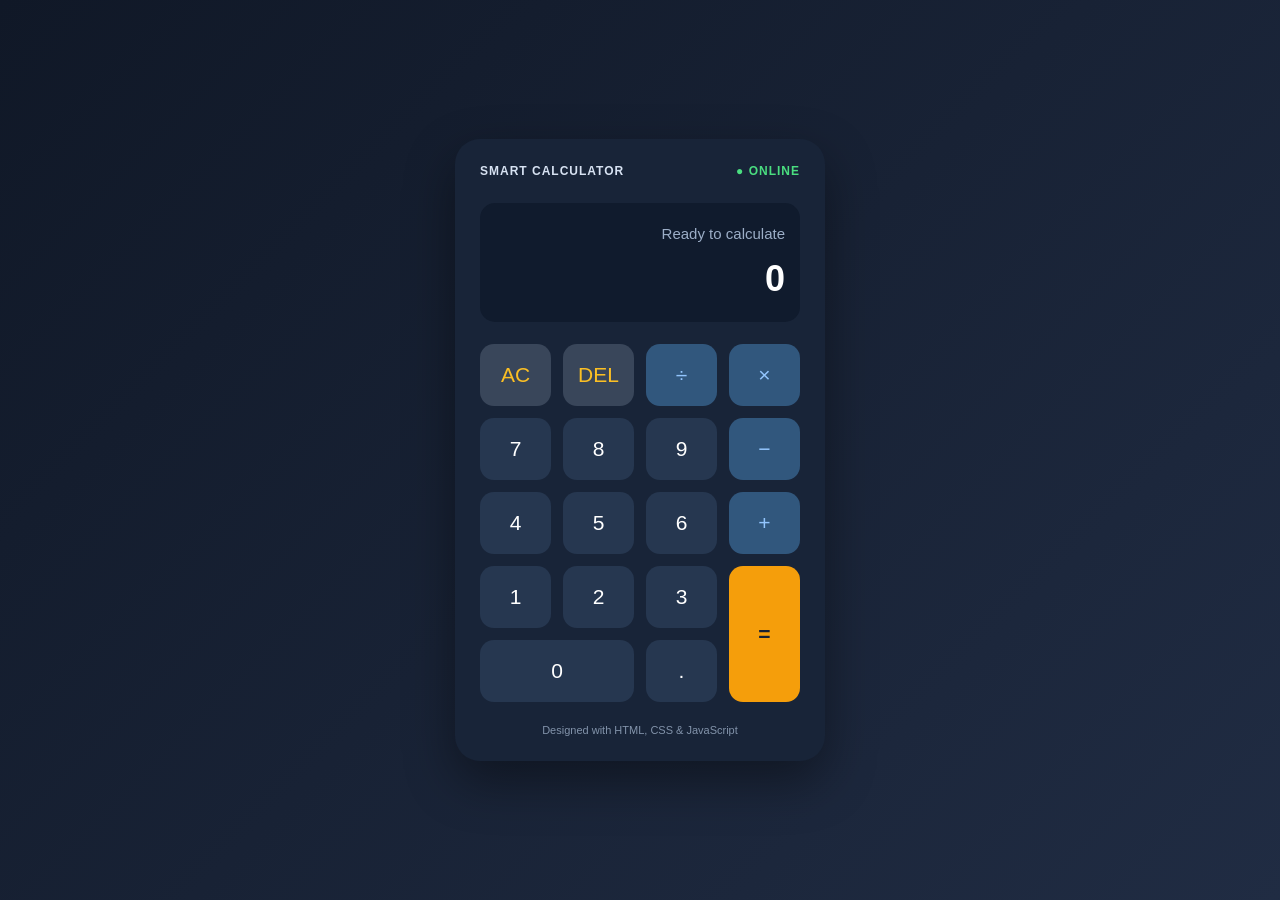
==== index.html @ 96e207a1 "Add index.html for redirecting to Calculator project" ====
<!DOCTYPE html>
<html lang="en">
<head>
    <meta charset="UTF-8">
    <meta http-equiv="refresh" content="0; url=WebDev-L1-Calculator/">
    <title>OIBSIP Projects</title>
</head>
<body>
    <p>Opening Calculator Project...</p>
    <a href="WebDev-L1-Calculator/">Open Calculator</a>
</body>
</html>
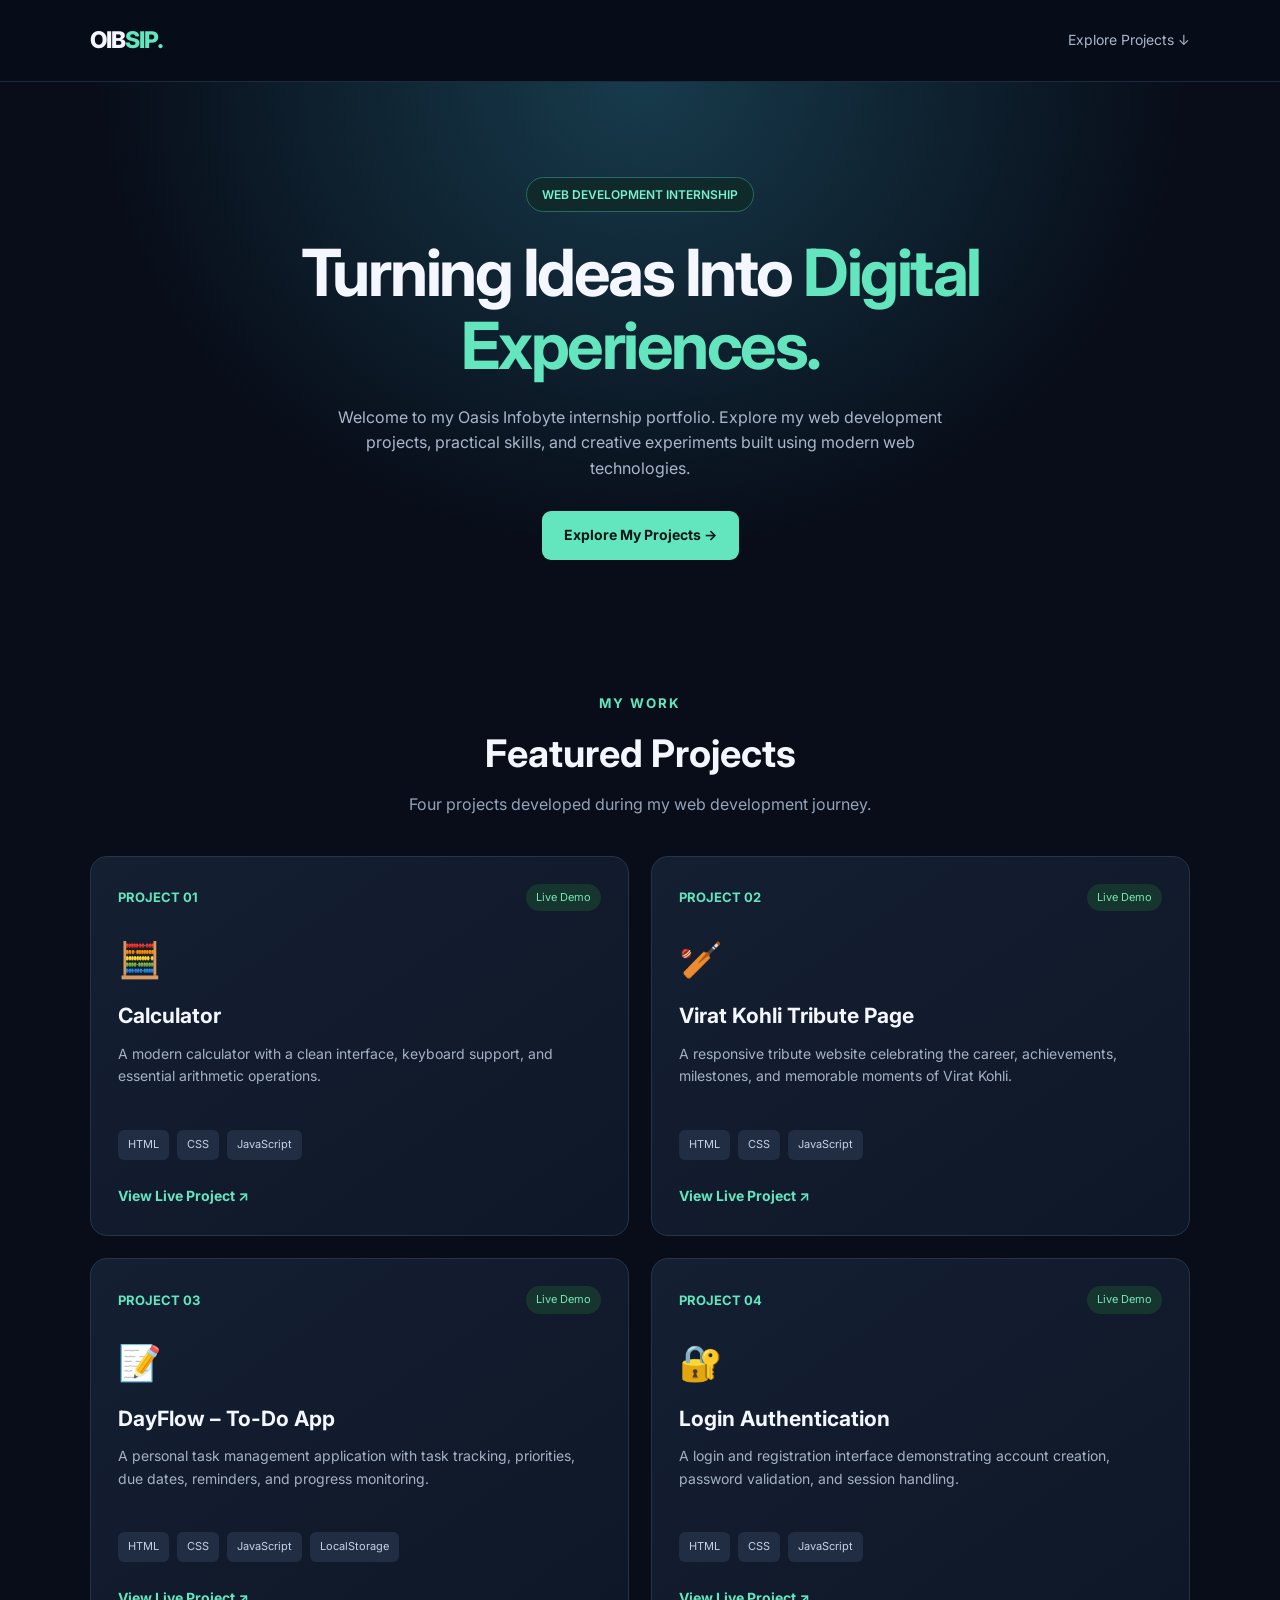
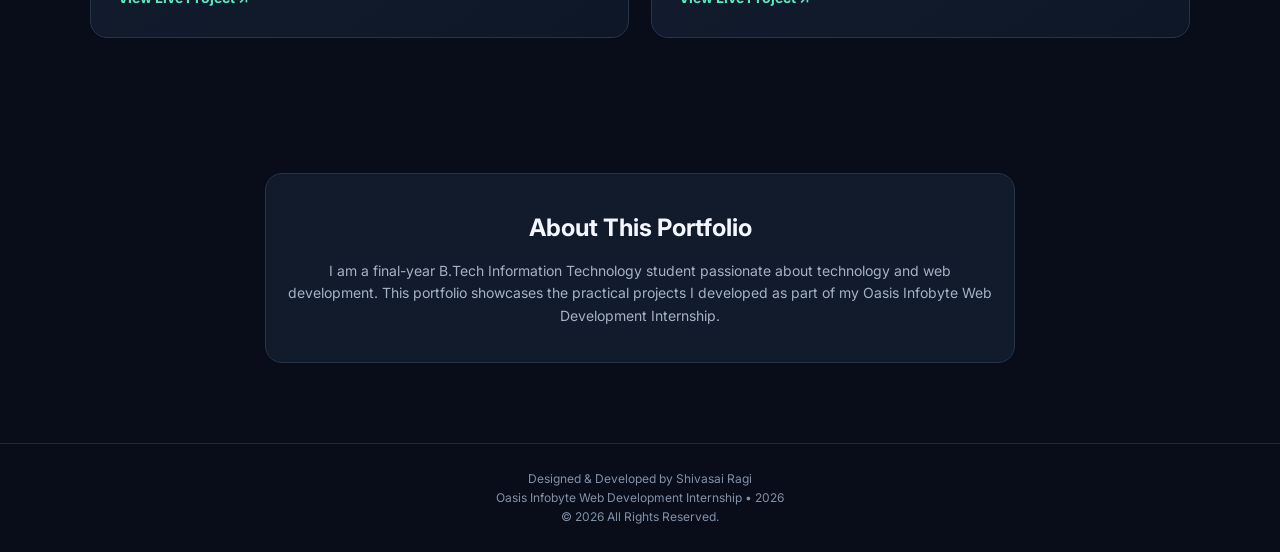
==== commit 3a9158fe: "Create index.html" ====
--- a/index.html
+++ b/index.html
@@ -1,12 +1,421 @@
+
 <!DOCTYPE html>
 <html lang="en">
 <head>
-    <meta charset="UTF-8">
-    <meta http-equiv="refresh" content="0; url=WebDev-L1-Calculator/">
-    <title>OIBSIP Projects</title>
+  <meta charset="UTF-8">
+  <meta name="viewport" content="width=device-width, initial-scale=1.0">
+  <meta name="description" content="Oasis Infobyte Web Development Internship Projects by Shivasai Ragi.">
+  <title>OIBSIP | Web Development Portfolio</title>
+
+  <link rel="preconnect" href="https://fonts.googleapis.com">
+  <link rel="preconnect" href="https://fonts.gstatic.com" crossorigin>
+  <link href="https://fonts.googleapis.com/css2?family=Inter:wght@400;500;600;700;800&display=swap" rel="stylesheet">
+
+  <style>
+    * {
+      margin: 0;
+      padding: 0;
+      box-sizing: border-box;
+    }
+
+    html {
+      scroll-behavior: smooth;
+    }
+
+    body {
+      font-family: 'Inter', sans-serif;
+      background: #080d19;
+      color: #f4f7ff;
+      line-height: 1.6;
+    }
+
+    a {
+      text-decoration: none;
+      color: inherit;
+    }
+
+    .container {
+      width: min(1100px, 90%);
+      margin: auto;
+    }
+
+    header {
+      padding: 22px 0;
+      border-bottom: 1px solid #1d293d;
+      background: rgba(8, 13, 25, .95);
+    }
+
+    nav {
+      display: flex;
+      align-items: center;
+      justify-content: space-between;
+      gap: 20px;
+    }
+
+    .logo {
+      font-size: 23px;
+      font-weight: 800;
+      letter-spacing: -1px;
+    }
+
+    .logo span {
+      color: #63e6be;
+    }
+
+    .nav-link {
+      color: #aab6ca;
+      font-size: 14px;
+    }
+
+    .hero {
+      text-align: center;
+      padding: 95px 0 75px;
+      background:
+        radial-gradient(ellipse at 50% 0%, #173b4c 0%, transparent 60%);
+    }
+
+    .tag {
+      display: inline-block;
+      border: 1px solid #286b60;
+      background: #102a2b;
+      color: #78f0cc;
+      padding: 7px 15px;
+      border-radius: 30px;
+      font-size: 12px;
+      font-weight: 600;
+      margin-bottom: 25px;
+    }
+
+    .hero h1 {
+      font-size: clamp(36px, 6vw, 65px);
+      line-height: 1.12;
+      letter-spacing: -2.5px;
+      max-width: 850px;
+      margin: auto;
+    }
+
+    .hero h1 span {
+      color: #63e6be;
+    }
+
+    .hero p {
+      color: #aab6ca;
+      max-width: 650px;
+      margin: 22px auto 30px;
+      font-size: 16px;
+    }
+
+    .button {
+      display: inline-block;
+      background: #63e6be;
+      color: #071713;
+      padding: 13px 22px;
+      border-radius: 9px;
+      font-weight: 700;
+      font-size: 14px;
+      transition: .25s;
+    }
+
+    .button:hover {
+      transform: translateY(-3px);
+      background: #8af5d5;
+    }
+
+    .section {
+      padding: 55px 0 80px;
+    }
+
+    .section-heading {
+      text-align: center;
+      margin-bottom: 38px;
+    }
+
+    .section-heading small {
+      color: #63e6be;
+      font-weight: 700;
+      letter-spacing: 2px;
+      text-transform: uppercase;
+    }
+
+    .section-heading h2 {
+      font-size: clamp(28px, 4vw, 38px);
+      margin-top: 8px;
+    }
+
+    .section-heading p {
+      color: #94a3b8;
+      margin-top: 8px;
+    }
+
+    .projects {
+      display: grid;
+      grid-template-columns: repeat(2, 1fr);
+      gap: 22px;
+    }
+
+    .card {
+      background: linear-gradient(145deg, #141f32, #0e1727);
+      border: 1px solid #26344a;
+      border-radius: 17px;
+      padding: 27px;
+      transition: .3s;
+    }
+
+    .card:hover {
+      transform: translateY(-6px);
+      border-color: #63e6be;
+    }
+
+    .card-top {
+      display: flex;
+      justify-content: space-between;
+      align-items: center;
+      margin-bottom: 20px;
+    }
+
+    .number {
+      font-size: 13px;
+      color: #63e6be;
+      font-weight: 700;
+    }
+
+    .status {
+      font-size: 11px;
+      color: #75e7b6;
+      background: #15352e;
+      padding: 5px 10px;
+      border-radius: 20px;
+    }
+
+    .project-icon {
+      font-size: 35px;
+      margin-bottom: 12px;
+    }
+
+    .card h3 {
+      font-size: 21px;
+      margin-bottom: 10px;
+    }
+
+    .card p {
+      color: #a5b2c6;
+      font-size: 14px;
+      min-height: 67px;
+    }
+
+    .tech {
+      display: flex;
+      flex-wrap: wrap;
+      gap: 8px;
+      margin: 20px 0;
+    }
+
+    .tech span {
+      font-size: 11px;
+      color: #c5d3e8;
+      background: #202d42;
+      padding: 6px 10px;
+      border-radius: 6px;
+    }
+
+    .demo {
+      display: inline-block;
+      margin-top: 5px;
+      color: #63e6be;
+      font-size: 14px;
+      font-weight: 700;
+    }
+
+    .demo:hover {
+      color: white;
+    }
+
+    .about {
+      text-align: center;
+      max-width: 750px;
+      margin: auto;
+      padding: 35px 20px;
+      background: #111b2c;
+      border: 1px solid #26344a;
+      border-radius: 17px;
+    }
+
+    .about h2 {
+      margin-bottom: 12px;
+    }
+
+    .about p {
+      color: #a5b2c6;
+      font-size: 14px;
+    }
+
+    footer {
+      border-top: 1px solid #1d293d;
+      padding: 25px 0;
+      text-align: center;
+      color: #8391a7;
+      font-size: 12px;
+    }
+
+    @media (max-width: 700px) {
+      .projects {
+        grid-template-columns: 1fr;
+      }
+
+      .hero {
+        padding: 70px 0 55px;
+      }
+
+      .hero h1 {
+        letter-spacing: -1.5px;
+      }
+
+      .card p {
+        min-height: auto;
+      }
+    }
+  </style>
 </head>
+
 <body>
-    <p>Opening Calculator Project...</p>
-    <a href="WebDev-L1-Calculator/">Open Calculator</a>
+
+  <header>
+    <div class="container">
+      <nav>
+        <a href="#" class="logo">OIB<span>SIP.</span></a>
+        <a href="#projects" class="nav-link">Explore Projects ↓</a>
+      </nav>
+    </div>
+  </header>
+
+  <main>
+    <section class="hero">
+      <div class="container">
+        <span class="tag">WEB DEVELOPMENT INTERNSHIP</span>
+
+        <h1>
+          Turning Ideas Into
+          <span>Digital Experiences.</span>
+        </h1>
+
+        <p>
+          Welcome to my Oasis Infobyte internship portfolio.
+          Explore my web development projects, practical skills,
+          and creative experiments built using modern web technologies.
+        </p>
+
+        <a href="#projects" class="button">Explore My Projects →</a>
+      </div>
+    </section>
+
+    <section class="section container" id="projects">
+      <div class="section-heading">
+        <small>My Work</small>
+        <h2>Featured Projects</h2>
+        <p>Four projects developed during my web development journey.</p>
+      </div>
+
+      <div class="projects">
+
+        <article class="card">
+          <div class="card-top">
+            <span class="number">PROJECT 01</span>
+            <span class="status">Live Demo</span>
+          </div>
+          <div class="project-icon">🧮</div>
+          <h3>Calculator</h3>
+          <p>
+            A modern calculator with a clean interface, keyboard support,
+            and essential arithmetic operations.
+          </p>
+          <div class="tech">
+            <span>HTML</span><span>CSS</span><span>JavaScript</span>
+          </div>
+          <a class="demo" href="./WebDev-L2-Calculator/" target="_blank">
+            View Live Project ↗
+          </a>
+        </article>
+
+        <article class="card">
+          <div class="card-top">
+            <span class="number">PROJECT 02</span>
+            <span class="status">Live Demo</span>
+          </div>
+          <div class="project-icon">🏏</div>
+          <h3>Virat Kohli Tribute Page</h3>
+          <p>
+            A responsive tribute website celebrating the career,
+            achievements, milestones, and memorable moments of Virat Kohli.
+          </p>
+          <div class="tech">
+            <span>HTML</span><span>CSS</span><span>JavaScript</span>
+          </div>
+          <a class="demo" href="./WebDev-L2-TributePage/" target="_blank">
+            View Live Project ↗
+          </a>
+        </article>
+
+        <article class="card">
+          <div class="card-top">
+            <span class="number">PROJECT 03</span>
+            <span class="status">Live Demo</span>
+          </div>
+          <div class="project-icon">📝</div>
+          <h3>DayFlow – To-Do App</h3>
+          <p>
+            A personal task management application with task tracking,
+            priorities, due dates, reminders, and progress monitoring.
+          </p>
+          <div class="tech">
+            <span>HTML</span><span>CSS</span><span>JavaScript</span><span>LocalStorage</span>
+          </div>
+          <a class="demo" href="./WebDev-L2-ToDoWebApp/" target="_blank">
+            View Live Project ↗
+          </a>
+        </article>
+
+        <article class="card">
+          <div class="card-top">
+            <span class="number">PROJECT 04</span>
+            <span class="status">Live Demo</span>
+          </div>
+          <div class="project-icon">🔐</div>
+          <h3>Login Authentication</h3>
+          <p>
+            A login and registration interface demonstrating account
+            creation, password validation, and session handling.
+          </p>
+          <div class="tech">
+            <span>HTML</span><span>CSS</span><span>JavaScript</span>
+          </div>
+          <a class="demo" href="./WebDev-L2-LoginAuthentication/" target="_blank">
+            View Live Project ↗
+          </a>
+        </article>
+
+      </div>
+    </section>
+
+    <section class="section container">
+      <div class="about">
+        <h2>About This Portfolio</h2>
+        <p>
+          I am a final-year B.Tech Information Technology student
+          passionate about technology and web development.
+          This portfolio showcases the practical projects I developed
+          as part of my Oasis Infobyte Web Development Internship.
+        </p>
+      </div>
+    </section>
+  </main>
+
+  <footer>
+    <div class="container">
+      <p>Designed & Developed by Shivasai Ragi</p>
+      <p>Oasis Infobyte Web Development Internship • 2026</p>
+      <p>© 2026 All Rights Reserved.</p>
+    </div>
+  </footer>
+
 </body>
 </html>
